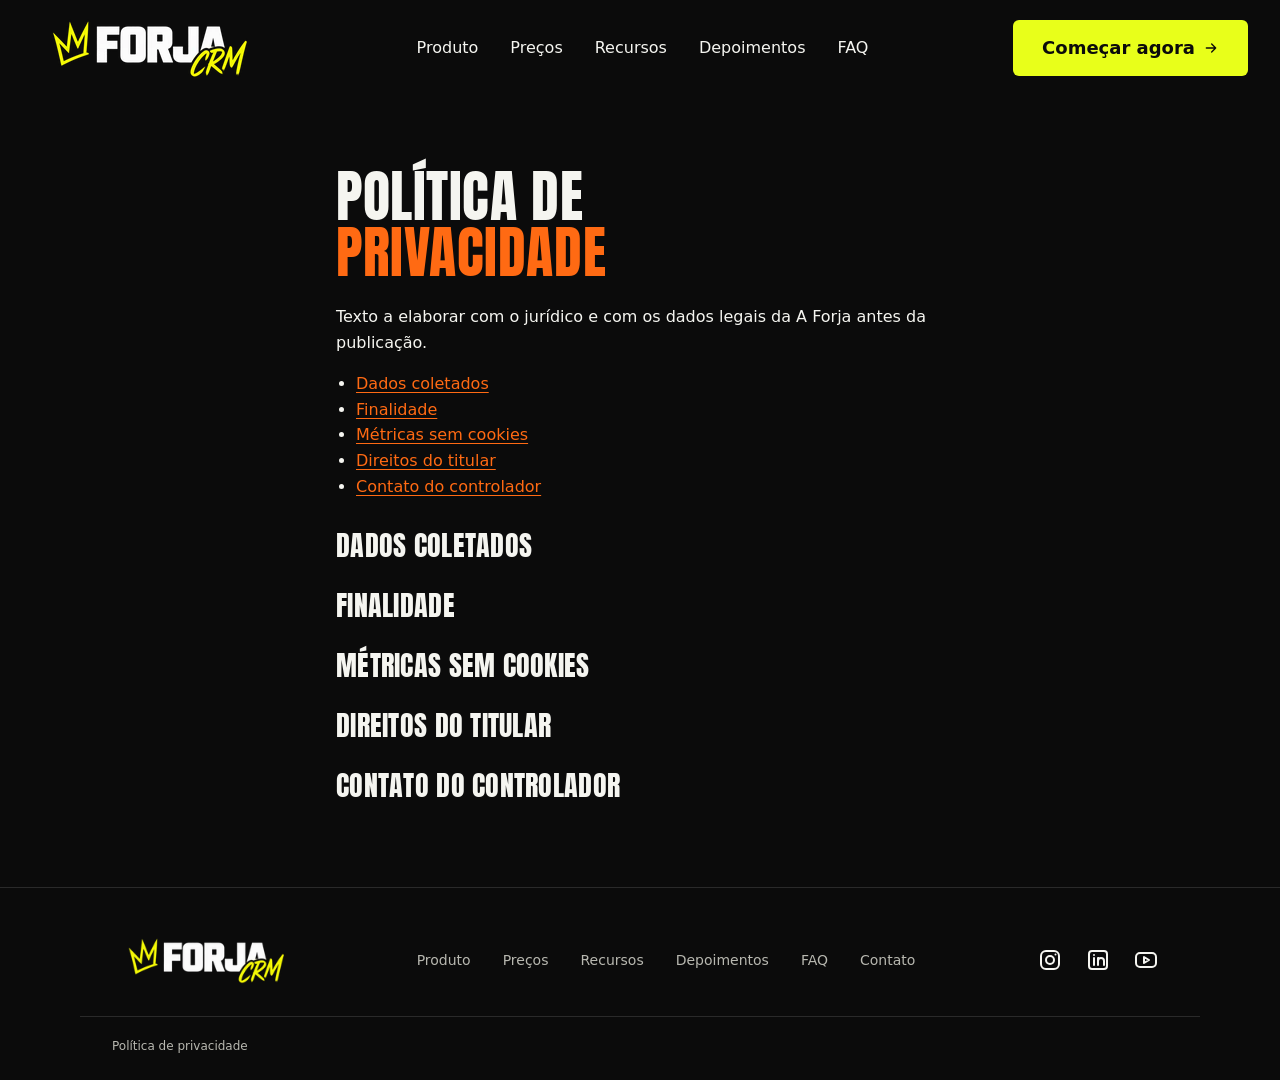
==== privacidade/index.html @ eb7e3247 "Landing page do CRM Forja" ====
<!DOCTYPE html>
<html lang="pt-BR" data-bs-theme="dark">
<head>
<meta charset="utf-8">
<meta name="viewport" content="width=device-width, initial-scale=1">
<title>Política de privacidade | CRM Forja</title>
<meta name="description" content="Política de privacidade do site do CRM Forja: dados coletados, finalidade, direitos do titular e contato da A Forja.">
<meta name="theme-color" content="#0b0b0b">
<link rel="icon" href="../favicon-32.png" type="image/png" sizes="32x32">
<link rel="apple-touch-icon" href="../apple-touch-icon.png">
<link rel="preload" href="../fonts/anton.woff2" as="font" type="font/woff2" crossorigin>
<link rel="stylesheet" href="../css/bootstrap.min.css">
<link rel="stylesheet" href="../css/tokens.css">
<link rel="stylesheet" href="../css/base.css">
<link rel="stylesheet" href="../css/layout.css">
<link rel="stylesheet" href="../css/components/button.css">
<link rel="stylesheet" href="../css/components/icon.css">
<link rel="stylesheet" href="../css/components/brand.css">
<link rel="stylesheet" href="../css/components/nav.css">
<link rel="stylesheet" href="../css/components/footer.css">
<link rel="stylesheet" href="../css/components/highlight.css">
<link rel="stylesheet" href="../css/sections/privacy.css">
</head>
<body>
<header class="nav">
<div class="container container-wide nav-inner">
<a class="brand" href="../" aria-label="CRM Forja, início"><img class="brand-logo" src="../img/logo-240.webp" srcset="../img/logo-240.webp 1x, ../img/logo-480.webp 2x" width="240" height="80" alt="Forja CRM"></a>
<nav class="nav-menu" aria-label="Principal">
<ul class="nav-links">
<li><a href="../#overview">Produto</a></li>
<li><a href="../#pricing">Preços</a></li>
<li><a href="../#features">Recursos</a></li>
<li><a href="../#testimonials">Depoimentos</a></li>
<li><a href="../#faq">FAQ</a></li>
</ul>
</nav>
<a class="button button-primary nav-action" href="#" data-provisional="link do WhatsApp"><span class="button-label">Começar agora<svg class="icon icon-arrow" width="24" height="24" viewBox="0 0 24 24" fill="none" stroke="currentColor" stroke-width="1.5" stroke-linecap="round" stroke-linejoin="round" aria-hidden="true"><path d="M5 12h14M13 6l6 6-6 6"/></svg></span></a>
</div>
</header>
<main>
<section class="privacy section-block" id="privacy">
<div class="container privacy-inner">
<h1 class="section-title">Política de <span class="accent">privacidade</span></h1>
<p> Texto a elaborar com o jurídico e com os dados legais da A Forja antes da publicação.</p>
<nav class="privacy-index" aria-label="Índice">
<ul>
<li><a href="#data">Dados coletados</a></li>
<li><a href="#purpose">Finalidade</a></li>
<li><a href="#metrics">Métricas sem cookies</a></li>
<li><a href="#rights">Direitos do titular</a></li>
<li><a href="#controller">Contato do controlador</a></li>
</ul>
</nav>
<h2 id="data">Dados coletados</h2><p data-provisional="sim"></p>
<h2 id="purpose">Finalidade</h2><p data-provisional="sim"></p>
<h2 id="metrics">Métricas sem cookies</h2><p data-provisional="sim"></p>
<h2 id="rights">Direitos do titular</h2><p data-provisional="sim"></p>
<h2 id="controller">Contato do controlador</h2><p data-provisional="sim"></p>
</div>
</section>
</main>
<footer class="footer">
<div class="container footer-inner">
<a class="brand brand-large" href="../" aria-label="CRM Forja, início"><img class="brand-logo" loading="lazy" src="../img/logo-240.webp" srcset="../img/logo-240.webp 1x, ../img/logo-480.webp 2x" width="240" height="80" alt="Forja CRM"></a>
<nav class="footer-nav" aria-label="Rodapé"><ul class="footer-links">
<li><a href="../#overview">Produto</a></li><li><a href="../#pricing">Preços</a></li>
<li><a href="../#features">Recursos</a></li><li><a href="../#testimonials">Depoimentos</a></li>
<li><a href="../#faq">FAQ</a></li><li><a href="../contato/">Contato</a></li>
</ul></nav>
<ul class="footer-social">
<li><a href="#" aria-label="Instagram" data-provisional="link do Instagram"><svg class="icon" width="24" height="24" viewBox="0 0 24 24" fill="none" stroke="currentColor" stroke-width="1.5" stroke-linecap="round" stroke-linejoin="round" aria-hidden="true"><rect x="3" y="3" width="18" height="18" rx="5"/><circle cx="12" cy="12" r="4"/><path d="M17.5 6.5h.01"/></svg></a></li>
<li><a href="#" aria-label="LinkedIn" data-provisional="link do LinkedIn"><svg class="icon" width="24" height="24" viewBox="0 0 24 24" fill="none" stroke="currentColor" stroke-width="1.5" stroke-linecap="round" stroke-linejoin="round" aria-hidden="true"><rect x="3" y="3" width="18" height="18" rx="3"/><path d="M8 10v7M8 7v.01M12 17v-7M12 13a3 3 0 0 1 6 0v4"/></svg></a></li>
<li><a href="#" aria-label="YouTube" data-provisional="link do YouTube"><svg class="icon" width="24" height="24" viewBox="0 0 24 24" fill="none" stroke="currentColor" stroke-width="1.5" stroke-linecap="round" stroke-linejoin="round" aria-hidden="true"><rect x="2" y="5" width="20" height="14" rx="4"/><path d="M10 9l5 3-5 3z"/></svg></a></li>
</ul>
</div>
<div class="container footer-bottom">
<a href="../privacidade/">Política de privacidade</a>
<p class="footer-legal" hidden data-provisional="razão social, CNPJ e endereço"></p>
</div>
</footer>
<script type="module" src="../js/nav.js"></script>
</body>
</html>
---- css/tokens.css ----
:root {
  --bg: 11 11 11;
  --bg-raised: 21 21 21;
  --text: 245 245 240;
  --muted: 184 184 176;
  --primary: 232 255 26;
  --on-primary: 11 11 11;
  --secondary: 255 106 19;
  --primary-deep: 194 65 12;
  --line: 42 42 42;
  --gradient: radial-gradient(closest-side, rgb(var(--primary-deep) / 0.45), transparent);
  --radius: 0.375rem;
  --font-body: system-ui, -apple-system, "Segoe UI", Roboto, "Helvetica Neue", Arial, sans-serif;
  --cream: 244 241 234;
  --paper: 255 255 255;
  --ink: 17 17 17;
  --ink-muted: 74 74 69;
  --ink-accent: 168 56 10;
  --ink-line: 222 217 206;
  --font-accent: Anton, Impact, "Arial Narrow Bold", sans-serif;
  color-scheme: dark;
}
---- css/base.css ----
@font-face {
  font-family: "Anton";
  src: url("../fonts/anton.woff2") format("woff2");
  font-weight: 400;
  font-style: normal;
  font-display: swap;
}

*, *::before, *::after { box-sizing: border-box; }
html { -webkit-text-size-adjust: 100%; }
body {
  margin: 0;
  font-family: var(--font-body);
  font-size: 1rem;
  line-height: 1.6;
  color: rgb(var(--text));
  background: rgb(var(--bg));
  overflow-wrap: break-word;
}
h1, h2, h3 { font-family: var(--font-accent); font-weight: 400; font-synthesis: none; text-transform: uppercase; letter-spacing: 0.01em; line-height: 1; margin: 0 0 1rem; }
h3 { font-size: 1.375rem; letter-spacing: 0.02em; }
p { margin: 0 0 1rem; }
ul { margin: 0 0 1rem; padding-left: 1.25rem; }
a { color: rgb(var(--secondary)); text-decoration-thickness: 1px; text-underline-offset: 0.2em; }
a:focus-visible, button:focus-visible, summary:focus-visible, input:focus-visible, select:focus-visible, textarea:focus-visible {
  outline: 2px solid rgb(var(--primary));
  outline-offset: 3px;
}
img { max-width: 100%; height: auto; }

@media (prefers-reduced-motion: no-preference) {
  html { scroll-behavior: smooth; }
}
---- css/layout.css ----
.container { width: 100%; max-width: 70rem; margin: 0 auto; padding: 0 1.25rem; }
.container-wide { max-width: 90rem; }
.section-block { padding: 3rem 0; }
.section-title { font-size: clamp(2.25rem, 1.5rem + 3vw, 3.5rem); line-height: 1; max-width: 18ch; margin-bottom: 1.5rem; }
.grid { display: grid; gap: 1.25rem; grid-template-columns: 1fr; }
.actions { display: flex; flex-direction: column; align-items: stretch; gap: 1rem; margin-top: 1.5rem; }
.visually-hidden { position: absolute; width: 1px; height: 1px; margin: -1px; padding: 0; overflow: hidden; clip-path: inset(50%); white-space: nowrap; border: 0; }
main > section { scroll-margin-top: 4.5rem; }

@media (min-width: 48rem) {
  .section-block { padding: 4.5rem 0; }
  .actions { flex-direction: row; align-items: center; flex-wrap: wrap; }
}

@media (min-width: 64rem) {
  .container { padding: 0 2rem; }
}
---- css/components/button.css ----
.button {
  display: inline-flex;
  flex-direction: column;
  align-items: center;
  justify-content: center;
  gap: 0.5rem;
  min-height: 3rem;
  padding: 0.875rem 1.5rem;
  border: 1px solid transparent;
  border-radius: var(--radius);
  font: inherit;
  font-weight: 700;
  text-align: center;
  text-decoration: none;
  cursor: pointer;
}
.button-primary { background: rgb(var(--primary)); color: rgb(var(--on-primary)); }
.button-primary:hover { box-shadow: 0 0 0 4px rgb(var(--primary) / 0.18); }
.button-dark { background: rgb(var(--ink)); color: rgb(var(--cream)); }
.button-dark:hover { box-shadow: 0 0 0 4px rgb(var(--ink) / 0.15); }
.button-secondary { background: none; border-color: rgb(var(--muted)); color: rgb(var(--text)); }
.button-secondary:hover { border-color: rgb(var(--primary)); }
.button-label { display: inline-flex; align-items: center; justify-content: center; gap: 0.5rem; }
.button-label .icon { width: 1.25rem; height: 1.25rem; color: inherit; }
.button-label .icon-arrow { width: 1rem; height: 1rem; }
.button-note { font-size: 0.75rem; font-weight: 400; }
.button-link { font-weight: 600; }
.button-ghost {
  display: inline-flex;
  align-items: center;
  gap: 0.75rem;
  align-self: flex-start;
  padding: 0.5rem 0;
  background: none;
  border: 0;
  color: rgb(var(--text));
  font: inherit;
  font-weight: 600;
  text-decoration: none;
}
.button-ghost .icon-ring {
  display: grid;
  place-items: center;
  flex: none;
  width: 2.75rem;
  height: 2.75rem;
  border: 2px solid rgb(var(--text));
  border-radius: 50%;
}
.button-ghost .icon-ring .icon { width: 1.25rem; height: 1.25rem; }
.button-ghost:hover .icon-ring { border-color: rgb(var(--primary)); }
.button-ghost:hover .button-ghost-text { text-decoration: underline; text-decoration-color: rgb(var(--primary)); text-decoration-thickness: 1px; text-underline-offset: 0.25em; }

@media (min-width: 48rem) {
  .button-ghost { align-self: auto; }
}

@media (prefers-reduced-motion: no-preference) {
  .button { transition: box-shadow 0.15s; }
  .button-label .icon-arrow { transition: transform 0.15s; }
  .button-primary:hover .icon-arrow, .button-dark:hover .icon-arrow { transform: translateX(0.25rem); }
  .button-ghost .icon-ring { transition: border-color 0.15s; }
}
---- css/components/icon.css ----
.icon { flex: none; width: 1.5rem; height: 1.5rem; color: rgb(var(--primary)); stroke-width: 2; }
.feature-icon { display: grid; place-items: center; flex: none; width: 3rem; height: 3rem; border-radius: 0.5rem; background: rgb(var(--primary)); }
.feature-icon .icon { width: 1.5rem; height: 1.5rem; color: rgb(var(--on-primary)); }
---- css/components/brand.css ----
.brand { display: inline-flex; align-items: center; text-decoration: none; line-height: 0; }
.brand-logo { width: auto; height: 2.5rem; }
.brand-large .brand-logo { height: 4rem; }
---- css/components/nav.css ----
.nav {
  position: sticky;
  top: 0;
  z-index: 10;
  background: transparent;
  transition: background-color 0.2s;
}
.nav-scrolled {
  background: rgb(var(--bg) / 0.9);
  -webkit-backdrop-filter: blur(8px);
  backdrop-filter: blur(8px);
  box-shadow: 0 1px 0 rgb(var(--line));
}
.nav-inner { display: flex; align-items: center; gap: 0.75rem; min-height: 4.5rem; }
.nav-inner > .brand { margin-right: auto; }
.nav .brand-logo { height: 2.75rem; }
.nav-menu { display: none; }
.nav-links { display: flex; list-style: none; margin: 0; padding: 0; gap: 2rem; }
.nav-links a { padding: 0.25rem 0; color: rgb(var(--text)); text-decoration: none; border-bottom: 2px solid transparent; }
.nav-links a:hover { border-bottom-color: rgb(var(--primary)); }
.nav-action { min-height: 2.75rem; padding: 0.25rem 1rem; font-size: 0.9375rem; }

@media (min-width: 64rem) {
  .nav-menu { display: block; margin: 0 auto; }
  .nav-inner > .brand { margin-right: 0; }
}

@media (min-width: 56.25rem) {
  .nav-inner { min-height: 6rem; }
  .nav .brand-logo { height: 5rem; }
  .nav-action { min-height: 3.5rem; padding: 0.25rem 1.75rem; font-size: 1.125rem; }
}
---- css/components/footer.css ----
.footer { padding: 2.5rem 0 1.5rem; background: rgb(var(--bg)); border-top: 1px solid rgb(var(--line)); color: rgb(var(--muted)); font-size: 0.875rem; }
.footer a { color: rgb(var(--muted)); text-decoration: none; }
.footer a:hover { color: rgb(var(--text)); }
.footer-inner { display: grid; gap: 1.75rem; justify-items: center; text-align: center; }
.footer-links { display: grid; grid-template-columns: 1fr 1fr; gap: 0.25rem 2rem; list-style: none; margin: 0; padding: 0; }
.footer-links a { display: inline-flex; align-items: center; min-height: 2.75rem; }
.footer-social { display: flex; gap: 0.25rem; list-style: none; margin: 0; padding: 0; }
.footer-social a { display: grid; place-items: center; width: 2.75rem; height: 2.75rem; color: rgb(var(--text)); }
.footer-social .icon { color: currentColor; }
.footer-social a:hover { color: rgb(var(--primary)); }
.footer-bottom { display: grid; gap: 0.5rem; justify-items: center; margin-top: 1.5rem; padding-top: 1.25rem; border-top: 1px solid rgb(var(--line)); }
.footer-bottom a { font-size: 0.75rem; }
.footer-legal { margin: 0; }

@media (min-width: 48rem) {
  .footer-inner { grid-template-columns: auto 1fr auto; align-items: center; text-align: left; }
  .footer-nav { justify-self: center; }
  .footer-links { display: flex; flex-wrap: wrap; justify-content: center; gap: 0 2rem; }
  .footer-bottom { justify-items: start; }
}
---- css/components/highlight.css ----
.mark {
  position: relative;
  display: inline-block;
  isolation: isolate;
  background: none;
  padding: 0 0.12em;
  margin: -0.02em -0.04em 0.04em;
  color: rgb(var(--on-primary));
}
.mark::before {
  content: "";
  position: absolute;
  inset: -0.01em -0.1em -0.04em;
  z-index: -1;
  background: rgb(var(--primary));
  clip-path: polygon(3% 0, 97% 0, 99% 14%, 96% 30%, 100% 47%, 97% 63%, 99% 81%, 96% 100%, 4% 100%, 1% 84%, 3% 66%, 0 50%, 2% 33%, 0 16%);
}
.accent-primary { color: rgb(var(--primary)); }
.accent { color: rgb(var(--secondary)); }

@media (prefers-reduced-motion: no-preference) {
  .mark::before { transform-origin: left; animation: mark-paint 0.6s ease-out 0.2s both; }
  @keyframes mark-paint { from { transform: scaleX(0); } to { transform: scaleX(1); } }
}
---- css/sections/privacy.css ----
.privacy-inner { max-width: 42rem; }
.privacy-index { margin: 0 0 2rem; }
.privacy-inner h2 { margin-top: 2rem; font-size: 1.75rem; }
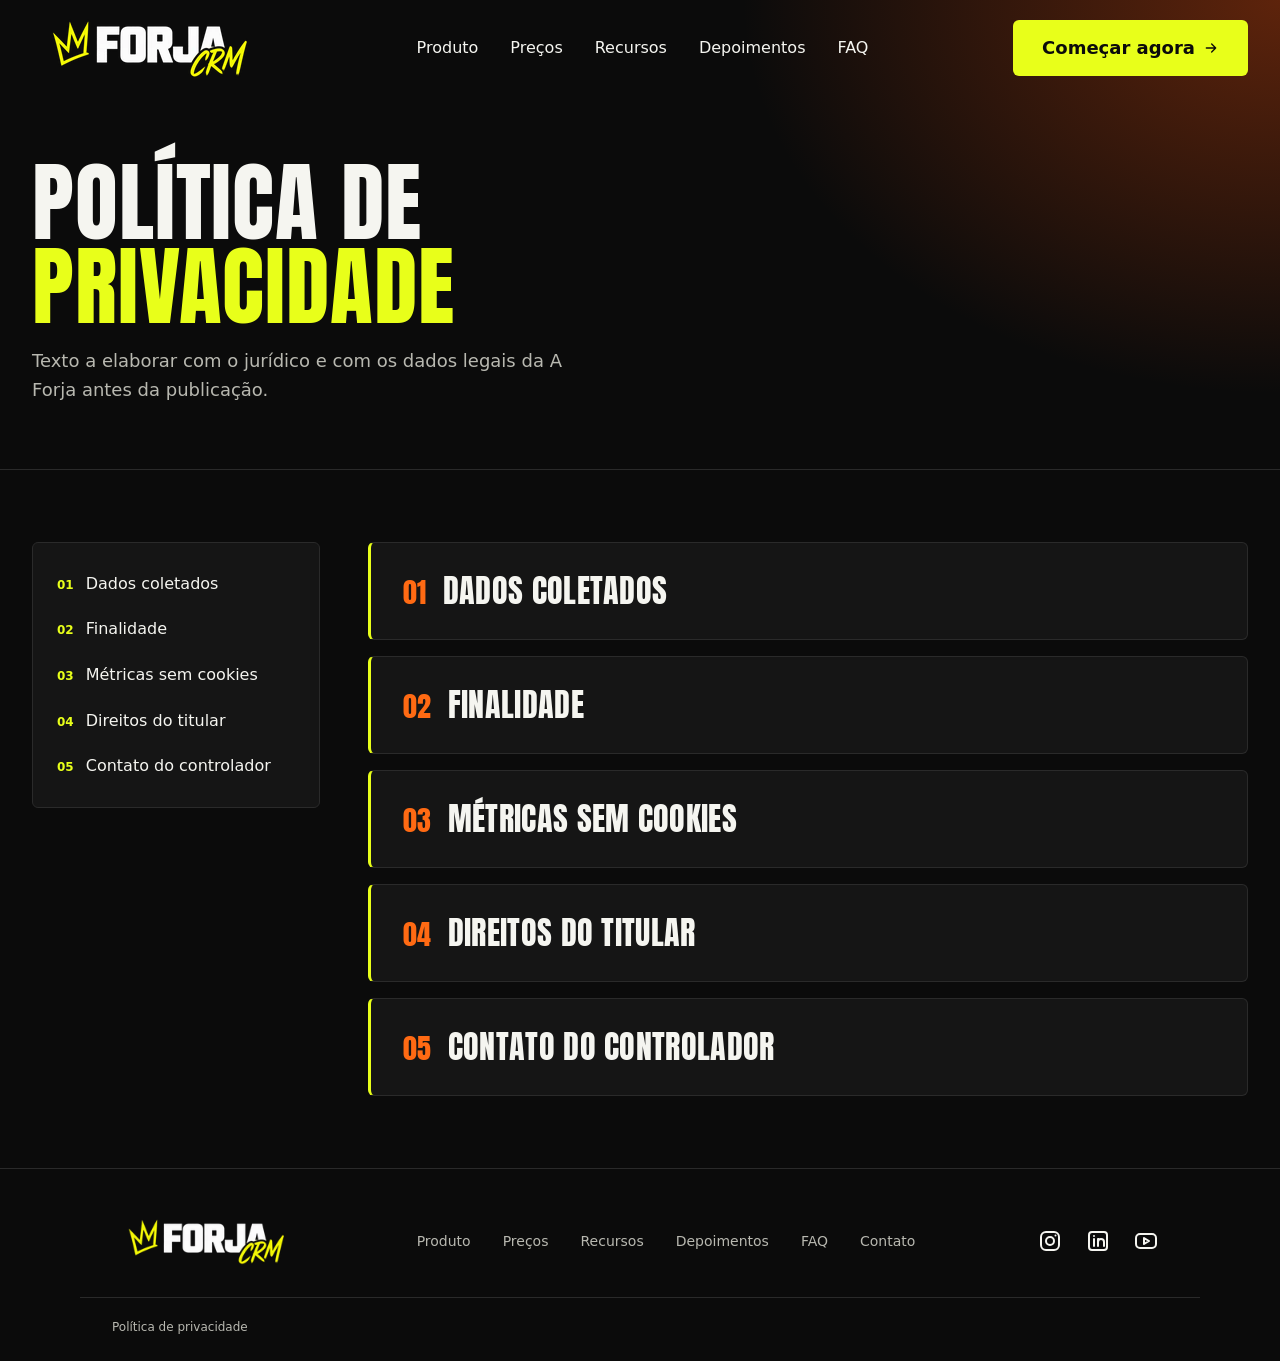
==== commit 31b9b0c9: "Novo visual da política de privacidade" ====
--- a/privacidade/index.html
+++ b/privacidade/index.html
@@ -38,24 +38,30 @@
 </div>
 </header>
 <main>
+<section class="privacy-head">
+<div class="container container-wide">
+<h1 class="privacy-title">Política de <span class="accent-primary">privacidade</span></h1>
+<p class="privacy-lead"> Texto a elaborar com o jurídico e com os dados legais da A Forja antes da publicação.</p>
+</div>
+</section>
 <section class="privacy section-block" id="privacy">
-<div class="container privacy-inner">
-<h1 class="section-title">Política de <span class="accent">privacidade</span></h1>
-<p> Texto a elaborar com o jurídico e com os dados legais da A Forja antes da publicação.</p>
+<div class="container container-wide privacy-inner">
 <nav class="privacy-index" aria-label="Índice">
-<ul>
+<ol>
 <li><a href="#data">Dados coletados</a></li>
 <li><a href="#purpose">Finalidade</a></li>
 <li><a href="#metrics">Métricas sem cookies</a></li>
 <li><a href="#rights">Direitos do titular</a></li>
 <li><a href="#controller">Contato do controlador</a></li>
-</ul>
+</ol>
 </nav>
-<h2 id="data">Dados coletados</h2><p data-provisional="sim"></p>
-<h2 id="purpose">Finalidade</h2><p data-provisional="sim"></p>
-<h2 id="metrics">Métricas sem cookies</h2><p data-provisional="sim"></p>
-<h2 id="rights">Direitos do titular</h2><p data-provisional="sim"></p>
-<h2 id="controller">Contato do controlador</h2><p data-provisional="sim"></p>
+<div class="privacy-body">
+<section class="privacy-item" id="data" aria-labelledby="data-title"><h2 id="data-title">Dados coletados</h2><p data-provisional="sim"></p></section>
+<section class="privacy-item" id="purpose" aria-labelledby="purpose-title"><h2 id="purpose-title">Finalidade</h2><p data-provisional="sim"></p></section>
+<section class="privacy-item" id="metrics" aria-labelledby="metrics-title"><h2 id="metrics-title">Métricas sem cookies</h2><p data-provisional="sim"></p></section>
+<section class="privacy-item" id="rights" aria-labelledby="rights-title"><h2 id="rights-title">Direitos do titular</h2><p data-provisional="sim"></p></section>
+<section class="privacy-item" id="controller" aria-labelledby="controller-title"><h2 id="controller-title">Contato do controlador</h2><p data-provisional="sim"></p></section>
+</div>
 </div>
 </section>
 </main>
--- a/css/sections/privacy.css
+++ b/css/sections/privacy.css
@@ -1,3 +1,22 @@
-.privacy-inner { max-width: 42rem; }
-.privacy-index { margin: 0 0 2rem; }
-.privacy-inner h2 { margin-top: 2rem; font-size: 1.75rem; }
+.privacy-head { position: relative; overflow: hidden; margin-top: -4.5rem; padding: 8rem 0 3rem; border-bottom: 1px solid rgb(var(--line)); background: radial-gradient(60% 120% at 100% 0%, rgb(var(--primary-deep) / 0.45), transparent 70%), rgb(var(--bg)); }
+.privacy-title { font-size: clamp(2.75rem, 1.5rem + 5vw, 5.5rem); line-height: 0.95; margin: 0 0 1.25rem; max-width: 14ch; }
+.privacy-lead { max-width: 36rem; margin: 0; color: rgb(var(--muted)); font-size: 1.125rem; }
+.privacy-inner { display: grid; gap: 2rem; }
+.privacy-index ol { counter-reset: privacy; list-style: none; margin: 0; padding: 1.25rem; display: grid; gap: 0.25rem; background: rgb(var(--bg-raised)); border: 1px solid rgb(var(--line)); border-radius: var(--radius); }
+.privacy-index li { counter-increment: privacy; }
+.privacy-index a { display: flex; gap: 0.75rem; align-items: baseline; padding: 0.5rem 0.25rem; color: rgb(var(--text)); text-decoration: none; }
+.privacy-index a::before { content: counter(privacy, decimal-leading-zero); font-size: 0.75rem; font-weight: 600; color: rgb(var(--primary)); }
+.privacy-index a:hover { color: rgb(var(--primary)); }
+.privacy-body { counter-reset: privacy-item; display: grid; gap: 1rem; }
+.privacy-item { counter-increment: privacy-item; scroll-margin-top: 6rem; padding: 1.5rem; background: rgb(var(--bg-raised)); border: 1px solid rgb(var(--line)); border-left: 3px solid rgb(var(--primary)); border-radius: var(--radius); }
+.privacy-item h2 { display: flex; gap: 1rem; align-items: baseline; margin: 0; font-size: clamp(1.5rem, 1.2rem + 1vw, 2rem); }
+.privacy-item h2::before { content: counter(privacy-item, decimal-leading-zero); font-size: 0.875em; color: rgb(var(--secondary)); }
+.privacy-item p:empty { display: none; }
+.privacy-item p { margin: 1rem 0 0; color: rgb(var(--muted)); max-width: 42rem; }
+
+@media (min-width: 56.25rem) {
+  .privacy-head { margin-top: -6rem; padding: 10rem 0 4rem; }
+  .privacy-inner { grid-template-columns: 18rem minmax(0, 1fr); gap: 3rem; align-items: start; }
+  .privacy-index { position: sticky; top: 6.5rem; }
+  .privacy-item { padding: 2rem; }
+}
